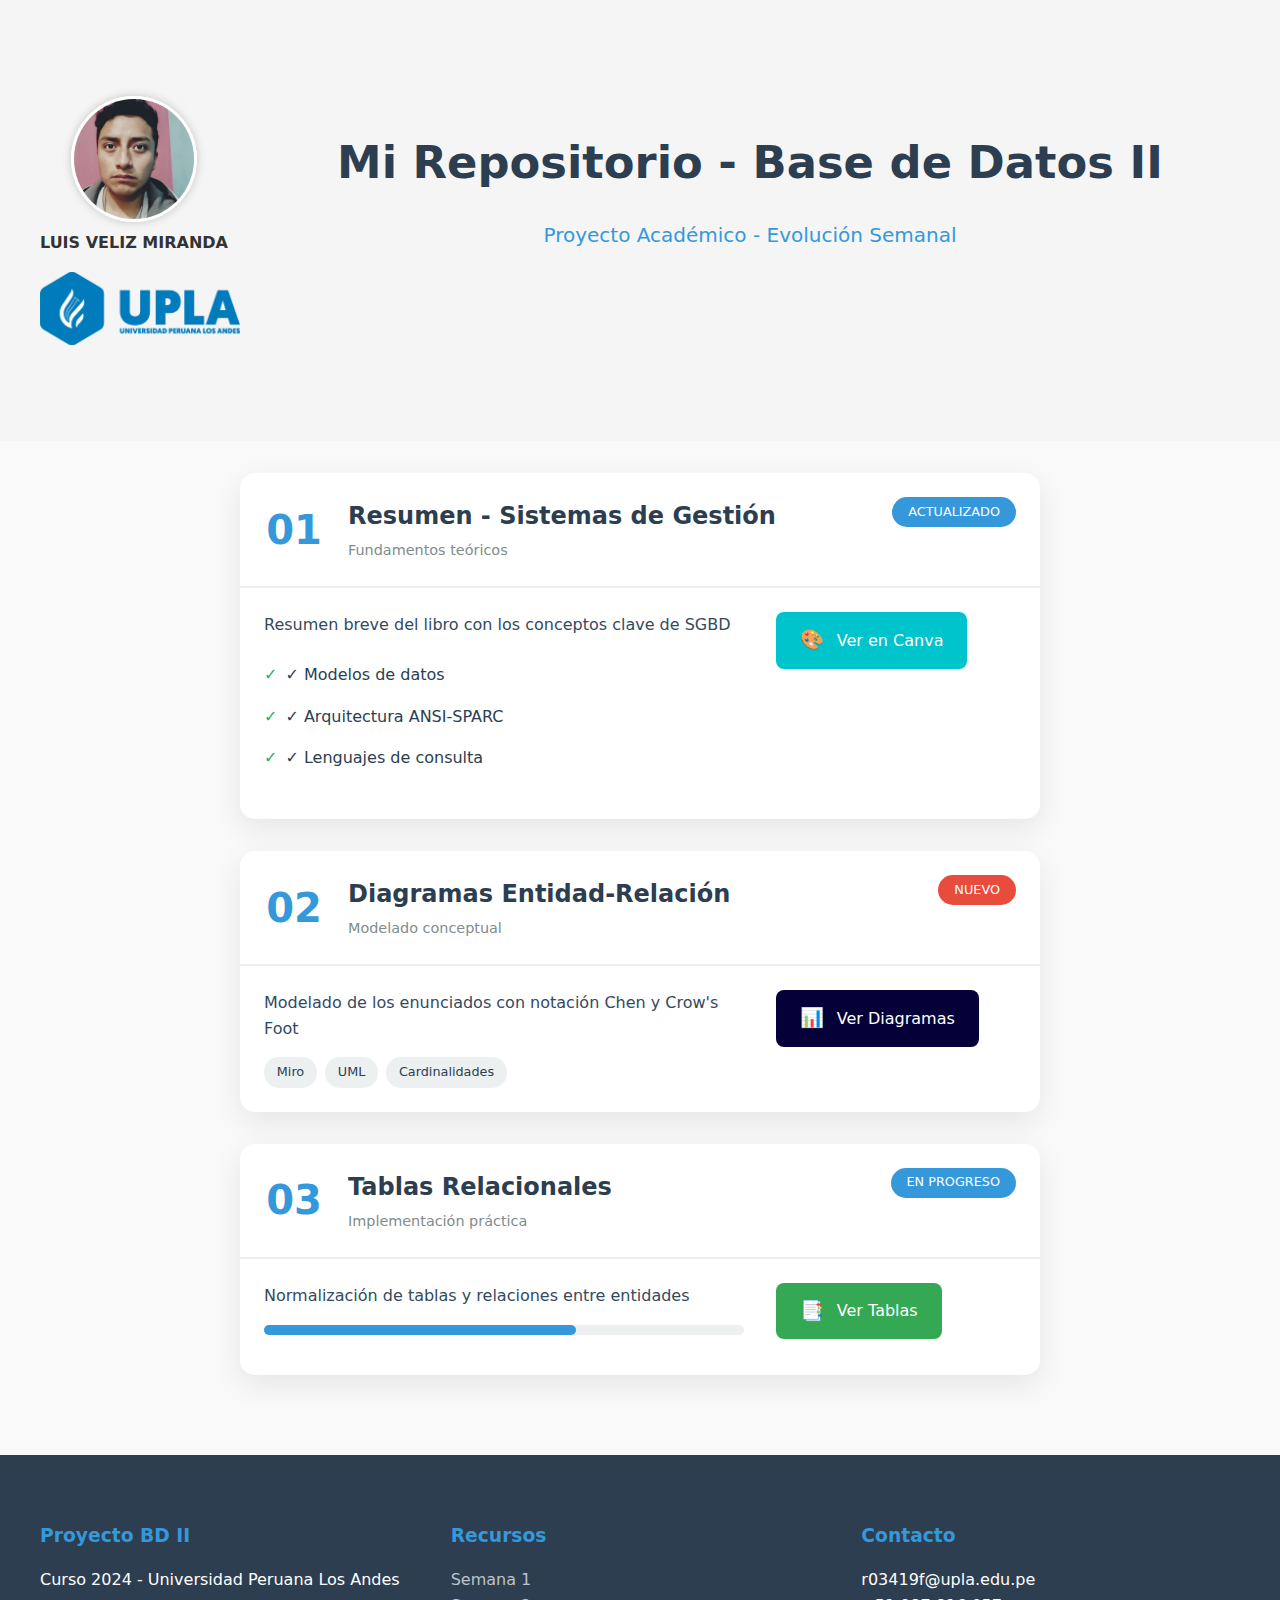
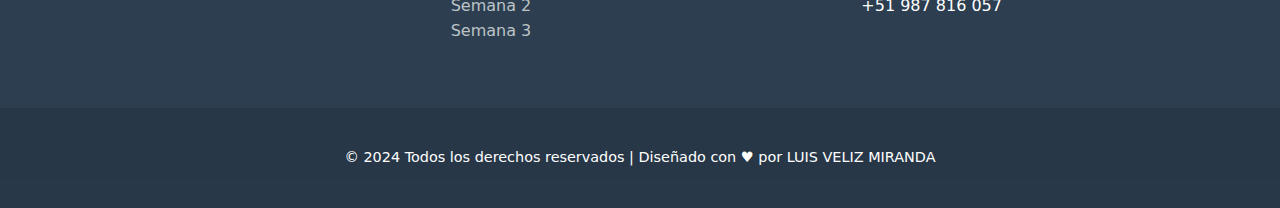
==== index.html @ 5f794ac1 "Initial commit" ====
<!DOCTYPE html>
<html lang="es">
<head>
    <meta charset="UTF-8">
    <meta name="viewport" content="width=device-width, initial-scale=1.0">
    <title>Base de Datos II</title>
    <link rel="stylesheet" href="styles.css">
</head>
<body>
    <!-- Hero Section -->
<div class="hero">
    <div class="hero-content">
        <div class="perfil-box">
            <img src="img/Perfil.jpeg" alt="Foto de perfil" class="foto-circular">
            <p class="nombre-autor">LUIS VELIZ MIRANDA</p>
        </div>
        <div class="hero-text">
            <h1 class="hero-title">Mi Repositorio - Base de Datos II</h1>
            <p class="hero-subtitle">Proyecto Académico - Evolución Semanal</p>
        </div>
        <img src="img/logo upla.png" alt="Logo UPLA" class="university-logo">
    </div>
</div>

    <main class="container">
        <!-- Semana 1 -->
        <section id="semana1" class="week-card">
            <div class="week-header">
                <div class="week-number">01</div>
                <div class="week-titles">
                    <h2>Resumen - Sistemas de Gestión</h2>
                    <p class="week-subtitle">Fundamentos teóricos</p>
                </div>
                <span class="update-badge">Actualizado</span>
            </div>
            <div class="week-body">
                <div class="week-description">
                    <p>Resumen breve del libro con los conceptos clave de SGBD</p>
                    <ul class="week-features">
                        <li>✓ Modelos de datos</li>
                        <li>✓ Arquitectura ANSI-SPARC</li>
                        <li>✓ Lenguajes de consulta</li>
                    </ul>
                </div>
                <div class="week-actions">
                    <a href="https://www.canva.com/design/DAGjhW3b3Z4/1F8Msflp4mXHkiPCdT5GOg/edit?utm_content=DAGjhW3b3Z4&utm_campaign=designshare&utm_medium=link2&utm_source=sharebutton" class="material-button canva" target="_blank">
                        <span class="button-icon">🎨</span>
                        Ver en Canva
                    </a>
                </div>
            </div>
        </section>

        <!-- Semana 2 -->
        <section id="semana2" class="week-card">
            <div class="week-header">
                <div class="week-number">02</div>
                <div class="week-titles">
                    <h2>Diagramas Entidad-Relación</h2>
                    <p class="week-subtitle">Modelado conceptual</p>
                </div>
                <span class="update-badge new">Nuevo</span>
            </div>
            <div class="week-body">
                <div class="week-description">
                    <p>Modelado de los enunciados con notación Chen y Crow's Foot</p>
                    <div class="week-tags">
                        <span class="tag">Miro</span>
                        <span class="tag">UML</span>
                        <span class="tag">Cardinalidades</span>
                    </div>
                </div>
                <div class="week-actions">
                    <a href="https://miro.com/welcomeonboard/[base64]?share_link_id=450411159217" class="material-button miro" target="_blank">
                        <span class="button-icon">📊</span>
                        Ver Diagramas
                    </a>
                </div>
            </div>
        </section>

        <!-- Semana 3 -->
        <section id="semana3" class="week-card">
            <div class="week-header">
                <div class="week-number">03</div>
                <div class="week-titles">
                    <h2>Tablas Relacionales</h2>
                    <p class="week-subtitle">Implementación práctica</p>
                </div>
                <span class="update-badge">En progreso</span>
            </div>
            <div class="week-body">
                <div class="week-description">
                    <p>Normalización de tablas y relaciones entre entidades</p>
                    <div class="progress-bar">
                        <div class="progress" style="width: 65%"></div>
                    </div>
                </div>
                <div class="week-actions">
                    <a href="https://docs.google.com/spreadsheets/d/1qCrRLu40WDrcBY35mrMY3RNO7dEVE-ErY9tIFCTk134/edit?usp=sharing" class="material-button sheets" target="_blank">
                        <span class="button-icon">📑</span>
                        Ver Tablas
                    </a>
                </div>
            </div>
        </section>
    </main>

    <!-- Footer Avanzado -->
    <footer class="modern-footer">
        <div class="footer-content">
            <div class="footer-section">
                <h3>Proyecto BD II</h3>
                <p>Curso 2024 - Universidad Peruana Los Andes</p>
            </div>
            <div class="footer-section">
                <h3>Recursos</h3>
                <ul>
                    <li><a href="#semana1">Semana 1</a></li>
                    <li><a href="#semana2">Semana 2</a></li>
                    <li><a href="#semana3">Semana 3</a></li>
                </ul>
            </div>
            <div class="footer-section">
                <h3>Contacto</h3>
                <p>r03419f@upla.edu.pe<br>+51 987 816 057</p>
            </div>
        </div>
        <div class="footer-bottom">
            <p>© 2024 Todos los derechos reservados | Diseñado con ♥ por LUIS VELIZ MIRANDA</p>
        </div>
    </footer>
</body>
</html>
---- styles.css ----
:root {
    --primary-color: #2c3e50;
    --secondary-color: #3498db;
    --accent-color: #e74c3c;
    --light-bg: #f9f9f9;
    --dark-text: #2c3e50;
    --gradient-blue: linear-gradient(135deg, #3498db, #2c3e50);
}

/* Estilos Base */
body {
    font-family: 'Segoe UI', system-ui, -apple-system, sans-serif;
    line-height: 1.6;
    color: var(--dark-text);
    background: var(--light-bg);
    margin: 0;
    padding: 0;
}

/* Hero Section */
.hero {
    background-color: #f5f5f5;
    padding: 6rem 1rem;
    position: relative;
    overflow: hidden;
}

/* Reorganizar el contenido del hero */
.hero-content {
    max-width: 1200px;
    margin: 0 auto;
    display: flex;
    align-items: center;
    justify-content: space-between;
    flex-wrap: wrap;
}

/* Mover la caja de perfil a la izquierda */
.perfil-box {
    display: flex;
    flex-direction: column;
    align-items: center;
    margin-right: 2rem;
}

.foto-circular {
    width: 120px;
    height: 120px;
    border-radius: 50%;
    object-fit: cover;
    border: 3px solid white;
    box-shadow: 0 0 10px rgba(0, 0, 0, 0.2);
}

.nombre-autor {
    margin-top: 0.5rem;
    font-weight: bold;
    font-size: 1rem;
    color: #333;
}

/* Panel para el texto central */
.hero-text {
    text-align: center;
    flex-grow: 1;
}

/* Logo de la universidad a la derecha */
.university-logo {
    max-width: 200px;
    height: auto;
}

/* Ajustar estilos del título */
.hero-title {
    font-size: 2.8rem;
    margin-bottom: 1rem;
    color: var(--primary-color);
    font-weight: 700;
}

.hero-subtitle {
    font-size: 1.25rem;
    font-weight: 400;
    color: var(--secondary-color);
}

/* Container para el contenido principal */
.container {
    max-width: 1200px;
    margin: 0 auto;
    padding: 0 1rem;
}

/* Tarjetas de Semanas */
.week-card {
    background: white;
    border-radius: 15px;
    box-shadow: 0 10px 30px rgba(0,0,0,0.08);
    margin: 2rem auto;
    transition: transform 0.3s ease;
    max-width: 800px;
}

.week-card:hover {
    transform: translateY(-5px);
}

.week-header {
    display: flex;
    align-items: center;
    gap: 1.5rem;
    padding: 1.5rem;
    border-bottom: 2px solid #eee;
    position: relative;
}

.week-number {
    font-size: 2.5rem;
    font-weight: bold;
    color: var(--secondary-color);
    min-width: 60px;
    text-align: center;
}

.week-titles h2 {
    margin: 0;
    font-size: 1.5rem;
}

.week-subtitle {
    color: #7f8c8d;
    margin: 0.25rem 0 0;
    font-size: 0.9rem;
}

.update-badge {
    position: absolute;
    right: 1.5rem;
    top: 1.5rem;
    background: var(--secondary-color);
    color: white;
    padding: 0.3rem 1rem;
    border-radius: 20px;
    font-size: 0.8rem;
    text-transform: uppercase;
}

.update-badge.new {
    background: var(--accent-color);
}

/* Cuerpo de Tarjetas */
.week-body {
    padding: 1.5rem;
    display: grid;
    grid-template-columns: 2fr 1fr;
    gap: 2rem;
}

.week-description p {
    margin-top: 0;
    color: #34495e;
}

.week-features {
    list-style: none;
    padding: 0;
    margin: 1rem 0;
}

.week-features li {
    padding: 0.5rem 0;
    display: flex;
    align-items: center;
    gap: 0.5rem;
}

.week-features li::before {
    content: "✓";
    color: #27ae60;
}

/* Botones Mejorados */
.material-button {
    display: inline-flex;
    align-items: center;
    gap: 0.8rem;
    padding: 0.8rem 1.5rem;
    border-radius: 8px;
    text-decoration: none;
    font-weight: 500;
    transition: all 0.3s ease;
    border: none;
    cursor: pointer;
}

.material-button.canva {
    background: #00C4CC;
    color: white;
}

.material-button.miro {
    background: #050038;
    color: white;
}

.material-button.sheets {
    background: #34A853;
    color: white;
}

.material-button:hover {
    filter: brightness(1.1);
    box-shadow: 0 5px 15px rgba(0,0,0,0.2);
    transform: translateY(-2px);
}

.button-icon {
    font-size: 1.2rem;
}

/* Footer Moderno */
.modern-footer {
    background: var(--primary-color);
    color: white;
    margin-top: 5rem;
    padding: 3rem 0 0;
}

.footer-content {
    max-width: 1200px;
    margin: 0 auto;
    display: grid;
    grid-template-columns: repeat(auto-fit, minmax(250px, 1fr));
    gap: 2rem;
    padding: 0 1rem;
}

.footer-section h3 {
    color: var(--secondary-color);
    margin-bottom: 1rem;
}

.footer-section ul {
    list-style: none;
    padding: 0;
}

.footer-section a {
    color: #bdc3c7;
    text-decoration: none;
    transition: color 0.3s ease;
}

.footer-section a:hover {
    color: white;
}

.footer-bottom {
    text-align: center;
    padding: 1.5rem;
    margin-top: 3rem;
    background: rgba(0,0,0,0.1);
    font-size: 0.9rem;
}

/* Elementos Adicionales */
.progress-bar {
    background: #ecf0f1;
    border-radius: 10px;
    height: 10px;
    margin: 1rem 0;
}

.progress {
    background: var(--secondary-color);
    height: 100%;
    border-radius: 10px;
    transition: width 0.5s ease;
}

.week-tags {
    display: flex;
    gap: 0.5rem;
    margin-top: 1rem;
}

.tag {
    background: #ecf0f1;
    padding: 0.3rem 0.8rem;
    border-radius: 15px;
    font-size: 0.8rem;
}

/* Responsive Design */
@media (max-width: 768px) {
    .week-body {
        grid-template-columns: 1fr;
    }
    
    .hero-title {
        font-size: 2.2rem;
    }
    
    .week-header {
        flex-direction: column;
        align-items: start;
        gap: 1rem;
    }
    
    .hero-content {
        flex-direction: column;
        align-items: center;
    }
    
    .perfil-box {
        margin-right: 0;
        margin-bottom: 2rem;
    }
    
    .university-logo {
        margin-top: 2rem;
        max-width: 150px;
    }
}
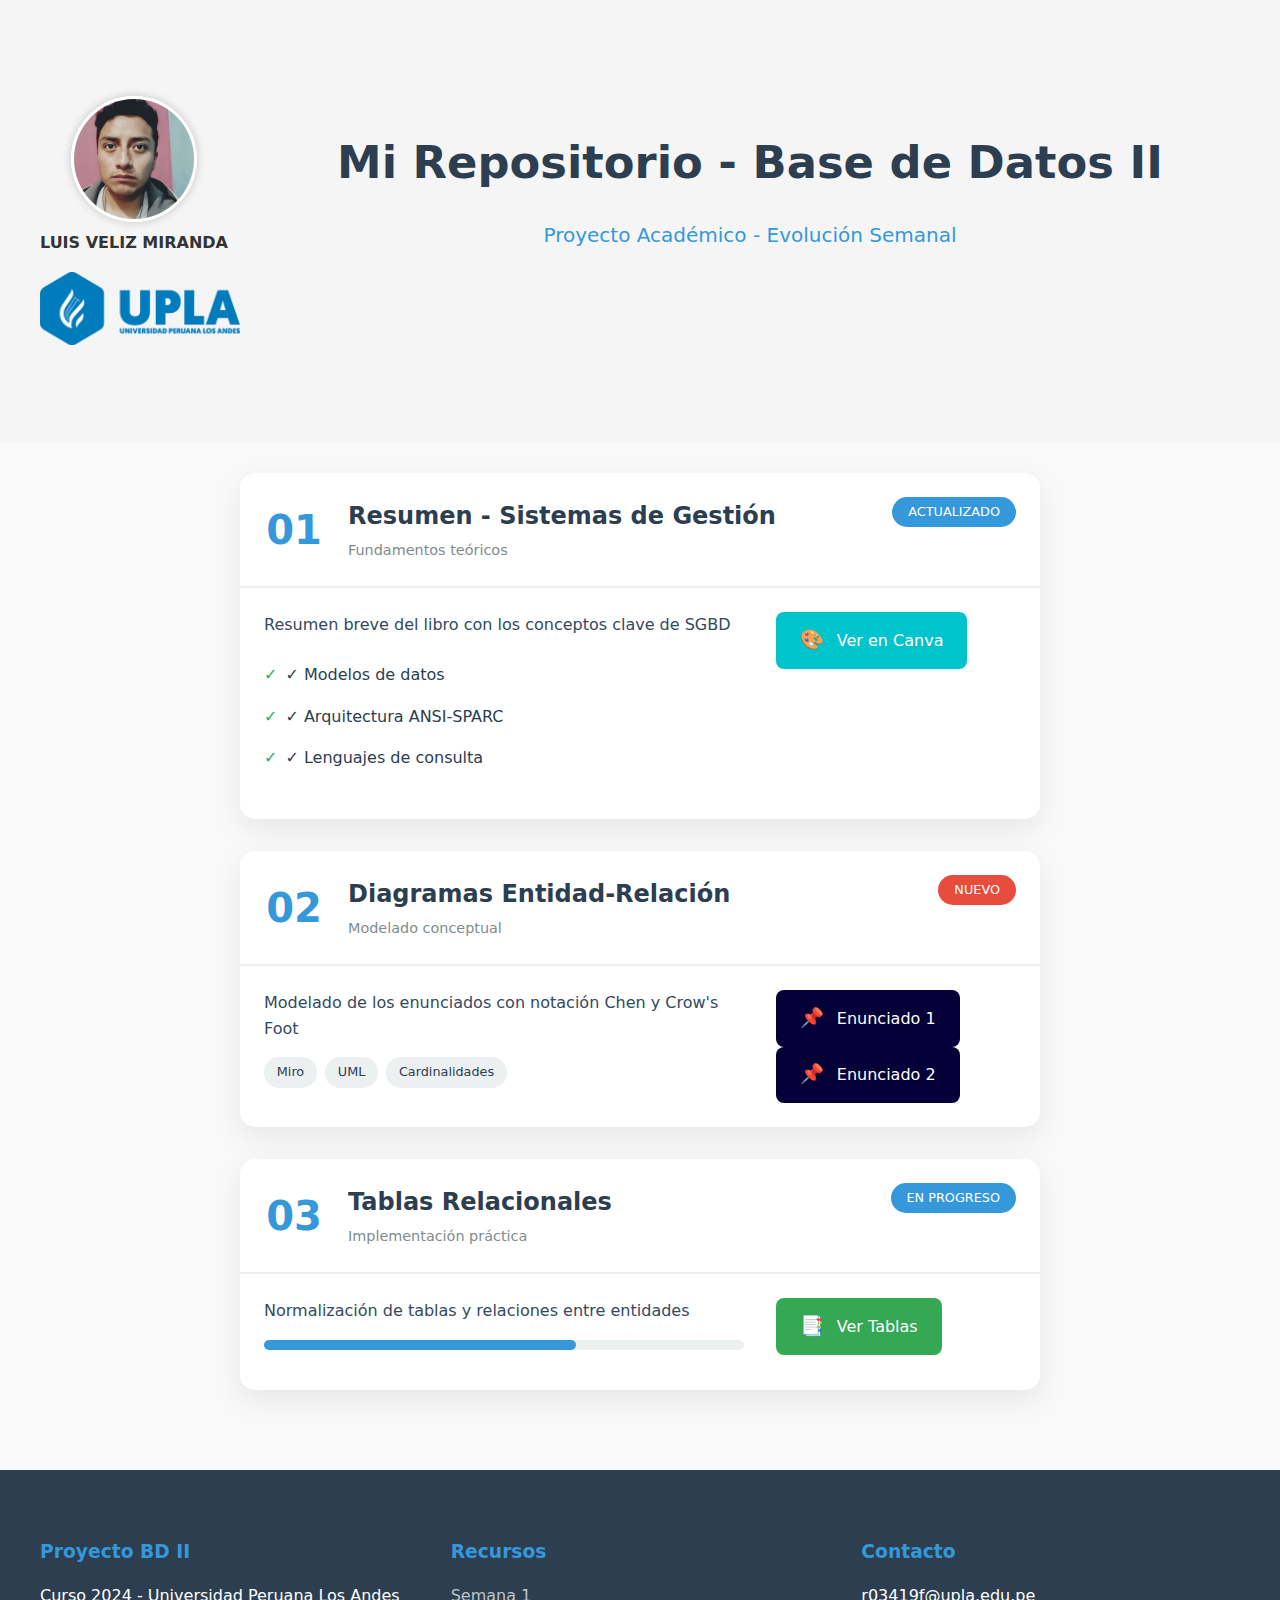
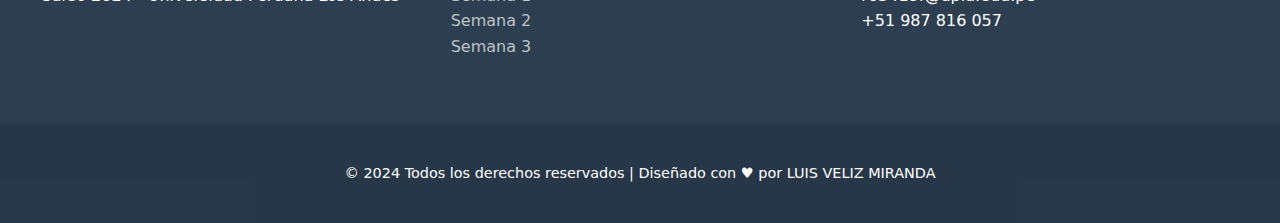
==== commit 6bfd4cb0: "Update index.html" ====
--- a/index.html
+++ b/index.html
@@ -52,32 +52,36 @@
         </section>
 
         <!-- Semana 2 -->
-        <section id="semana2" class="week-card">
-            <div class="week-header">
-                <div class="week-number">02</div>
-                <div class="week-titles">
-                    <h2>Diagramas Entidad-Relación</h2>
-                    <p class="week-subtitle">Modelado conceptual</p>
-                </div>
-                <span class="update-badge new">Nuevo</span>
+<section id="semana2" class="week-card">
+    <div class="week-header">
+        <div class="week-number">02</div>
+        <div class="week-titles">
+            <h2>Diagramas Entidad-Relación</h2>
+            <p class="week-subtitle">Modelado conceptual</p>
+        </div>
+        <span class="update-badge new">Nuevo</span>
+    </div>
+    <div class="week-body">
+        <div class="week-description">
+            <p>Modelado de los enunciados con notación Chen y Crow's Foot</p>
+            <div class="week-tags">
+                <span class="tag">Miro</span>
+                <span class="tag">UML</span>
+                <span class="tag">Cardinalidades</span>
             </div>
-            <div class="week-body">
-                <div class="week-description">
-                    <p>Modelado de los enunciados con notación Chen y Crow's Foot</p>
-                    <div class="week-tags">
-                        <span class="tag">Miro</span>
-                        <span class="tag">UML</span>
-                        <span class="tag">Cardinalidades</span>
-                    </div>
-                </div>
-                <div class="week-actions">
-                    <a href="https://miro.com/welcomeonboard/[base64]?share_link_id=450411159217" class="material-button miro" target="_blank">
-                        <span class="button-icon">📊</span>
-                        Ver Diagramas
-                    </a>
-                </div>
-            </div>
-        </section>
+        </div>
+        <div class="week-actions">
+            <a href="https://miro.com/app/board/uXjVIKKtp7I=/?share_link_id=351356854071" class="material-button miro" target="_blank">
+                <span class="button-icon">📌</span>
+                Enunciado 1
+            </a>
+            <a href="https://miro.com/app/board/uXjVIEViWTk=/?share_link_id=707711672275" class="material-button miro" target="_blank">
+                <span class="button-icon">📌</span>
+                Enunciado 2
+            </a>
+        </div>
+    </div>
+</section>
 
         <!-- Semana 3 -->
         <section id="semana3" class="week-card">
